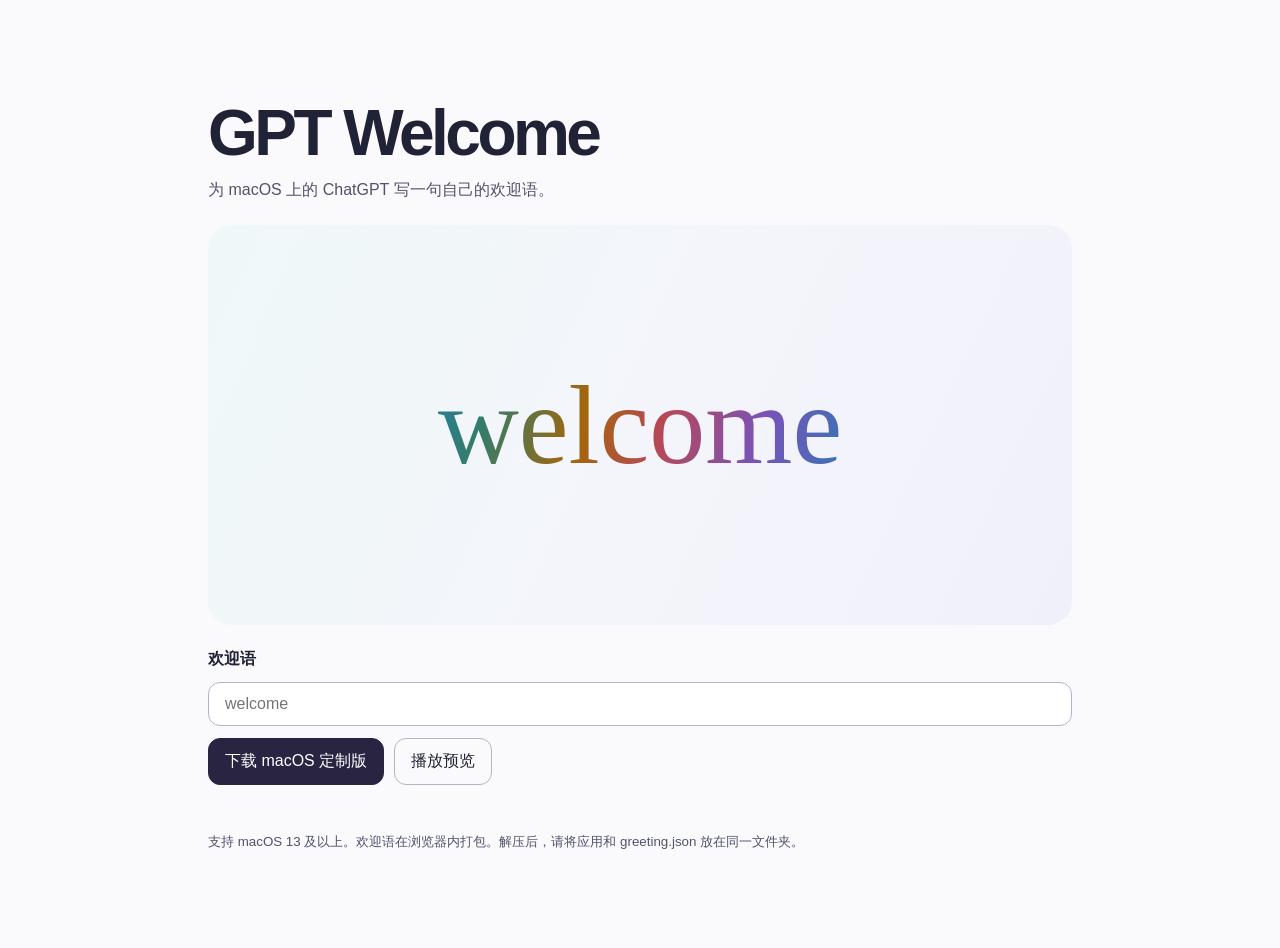
==== web/index.html @ 2536ec37 "Open-source GPT Welcome and add a customizable download page" ====
<!doctype html>
<html lang="zh-CN">
<meta charset="utf-8">
<meta name="viewport" content="width=device-width, initial-scale=1">
<title>GPT Welcome</title>
<link rel="stylesheet" href="greeting.css">
<style>
:root { font-family: -apple-system, BlinkMacSystemFont, sans-serif; color: #202335; background: #faf9fc; }
* { box-sizing: border-box; }
body { margin: 0; }
main { width: min(100% - 32px, 54rem); margin: clamp(2rem, 8vw, 6rem) auto; }
h1 { font-size: clamp(2rem, 7vw, 4rem); letter-spacing: -.055em; margin: 0 0 .65rem; }
main > p { color: #50536a; margin: 0 0 1.5rem; }
.greeting-surface { min-height: clamp(13rem, 48vw, 25rem); border-radius: 24px; margin-bottom: 1.5rem; padding: 1rem; }
form { display: grid; gap: .75rem; }
label { font-weight: 600; }
input, button { font: inherit; border-radius: 12px; padding: .75rem 1rem; }
input { width: 100%; border: 1px solid #b4b4c6; background: white; color: inherit; }
.actions { display: flex; flex-wrap: wrap; gap: .6rem; }
button { border: 1px solid #b4b4c6; background: transparent; color: inherit; cursor: pointer; }
button[type="submit"] { background: #282442; color: white; border-color: #282442; }
button:disabled { opacity: .6; cursor: wait; }
:focus-visible { outline: 3px solid #605acd; outline-offset: 3px; }
#status { min-height: 1.4em; margin: 0; }
small { color: #50536a; line-height: 1.5; }
</style>
<main>
  <h1>GPT Welcome</h1>
  <p>为 macOS 上的 ChatGPT 写一句自己的欢迎语。</p>
  <div class="greeting-surface"><p class="greeting" dir="auto">welcome</p></div>
  <form>
    <label for="message">欢迎语</label>
    <input id="message" type="text" maxlength="64" placeholder="welcome" autocomplete="off" dir="auto">
    <div class="actions">
      <button id="download" type="submit">下载 macOS 定制版</button>
      <button id="replay" type="button">播放预览</button>
    </div>
    <p id="status" role="status"></p>
    <small>支持 macOS 13 及以上。欢迎语在浏览器内打包。解压后，请将应用和 greeting.json 放在同一文件夹。</small>
  </form>
</main>
<script src="greeting.js"></script>
<script src="zip.js"></script>
<script src="configurator.js"></script>
</html>
---- web/greeting.css ----
.greeting-surface {
  display: grid;
  place-items: center;
  background: linear-gradient(115deg, #eff8f8, #f4f5fb 56%, #eff0fa);
}
.greeting {
  margin: 0;
  max-inline-size: 92%;
  padding: .15em .2em;
  font-family: "Snell Roundhand", "Kaiti SC", "Apple Chancery", cursive;
  font-size: clamp(1.15rem, calc(var(--greeting-size, 10) * 1vw), 7rem);
  line-height: 1.3;
  text-align: center;
  white-space: pre-wrap;
  overflow-wrap: anywhere;
  color: #514bb5;
  background: linear-gradient(105deg, #237fb2, #367c67 19%, #a4660a 38%, #b64858 55%, #7853ba 75%, #237fb2);
  background-clip: text;
  -webkit-text-fill-color: transparent;
}
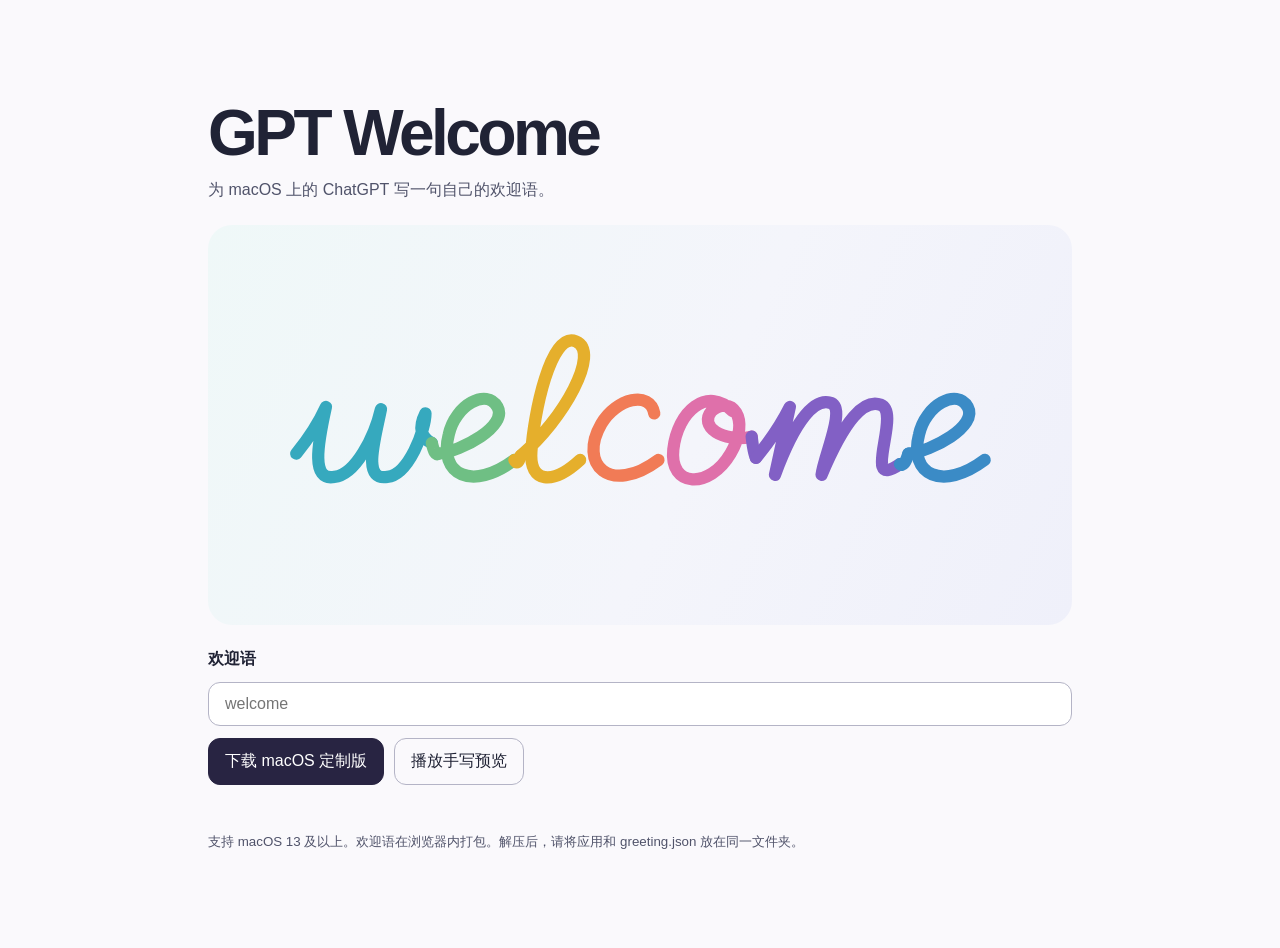
==== commit f901a9e5: "Animate personalized greetings stroke by stroke" ====
--- a/web/index.html
+++ b/web/index.html
@@ -27,18 +27,20 @@
 <main>
   <h1>GPT Welcome</h1>
   <p>为 macOS 上的 ChatGPT 写一句自己的欢迎语。</p>
-  <div class="greeting-surface"><p class="greeting" dir="auto">welcome</p></div>
+  <div class="greeting-surface"><p class="greeting" role="img">welcome</p></div>
   <form>
     <label for="message">欢迎语</label>
     <input id="message" type="text" maxlength="64" placeholder="welcome" autocomplete="off" dir="auto">
     <div class="actions">
       <button id="download" type="submit">下载 macOS 定制版</button>
-      <button id="replay" type="button">播放预览</button>
+      <button id="replay" type="button">播放手写预览</button>
     </div>
     <p id="status" role="status"></p>
     <small>支持 macOS 13 及以上。欢迎语在浏览器内打包。解压后，请将应用和 greeting.json 放在同一文件夹。</small>
   </form>
 </main>
+<script src="letter-strokes.js"></script>
+<script src="hanzi-strokes.js"></script>
 <script src="greeting.js"></script>
 <script src="zip.js"></script>
 <script src="configurator.js"></script>
--- a/web/greeting.css
+++ b/web/greeting.css
@@ -1,20 +1,17 @@
 .greeting-surface {
-  display: grid;
-  place-items: center;
+  position: relative;
   background: linear-gradient(115deg, #eff8f8, #f4f5fb 56%, #eff0fa);
 }
 .greeting {
+  position: absolute;
+  inset: 0;
+  display: grid;
+  place-items: center;
   margin: 0;
-  max-inline-size: 92%;
-  padding: .15em .2em;
-  font-family: "Snell Roundhand", "Kaiti SC", "Apple Chancery", cursive;
-  font-size: clamp(1.15rem, calc(var(--greeting-size, 10) * 1vw), 7rem);
-  line-height: 1.3;
-  text-align: center;
-  white-space: pre-wrap;
-  overflow-wrap: anywhere;
-  color: #514bb5;
-  background: linear-gradient(105deg, #237fb2, #367c67 19%, #a4660a 38%, #b64858 55%, #7853ba 75%, #237fb2);
-  background-clip: text;
-  -webkit-text-fill-color: transparent;
+  font-family: "Snell Roundhand", "Kaiti SC", "Apple Color Emoji", cursive;
 }
+.greeting svg {
+  width: 89%;
+  height: 79%;
+  overflow: visible;
+}
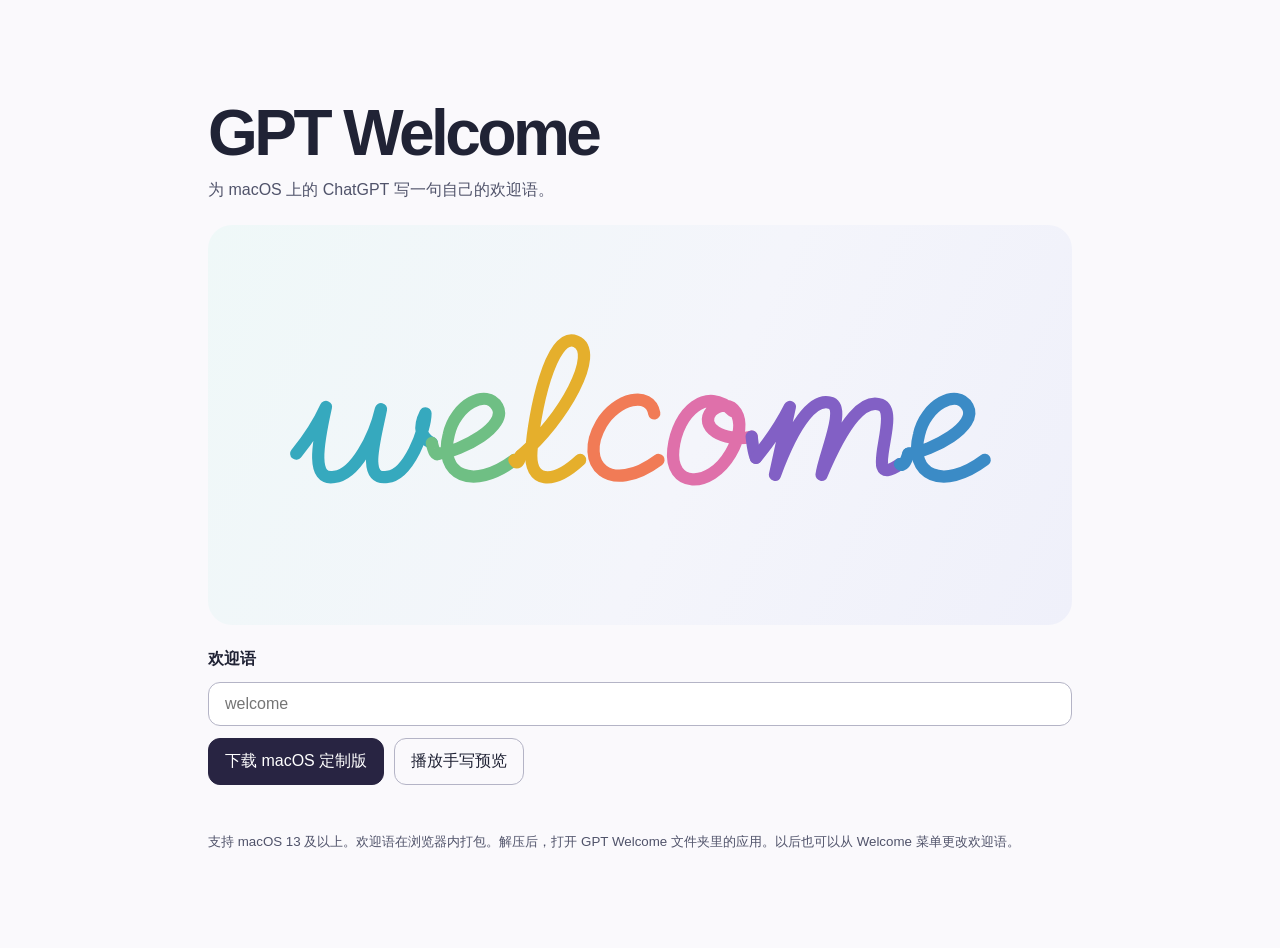
==== commit 9e7bbe66: "Remember custom greetings and add an in-app editor" ====
--- a/web/index.html
+++ b/web/index.html
@@ -36,12 +36,12 @@
       <button id="replay" type="button">播放手写预览</button>
     </div>
     <p id="status" role="status"></p>
-    <small>支持 macOS 13 及以上。欢迎语在浏览器内打包。解压后，请将应用和 greeting.json 放在同一文件夹。</small>
+    <small>支持 macOS 13 及以上。欢迎语在浏览器内打包。解压后，打开 GPT Welcome 文件夹里的应用。以后也可以从 Welcome 菜单更改欢迎语。</small>
   </form>
 </main>
 <script src="letter-strokes.js"></script>
 <script src="hanzi-strokes.js"></script>
 <script src="greeting.js"></script>
 <script src="zip.js"></script>
-<script src="configurator.js"></script>
+<script src="configurator.js?v=2.1.1"></script>
 </html>
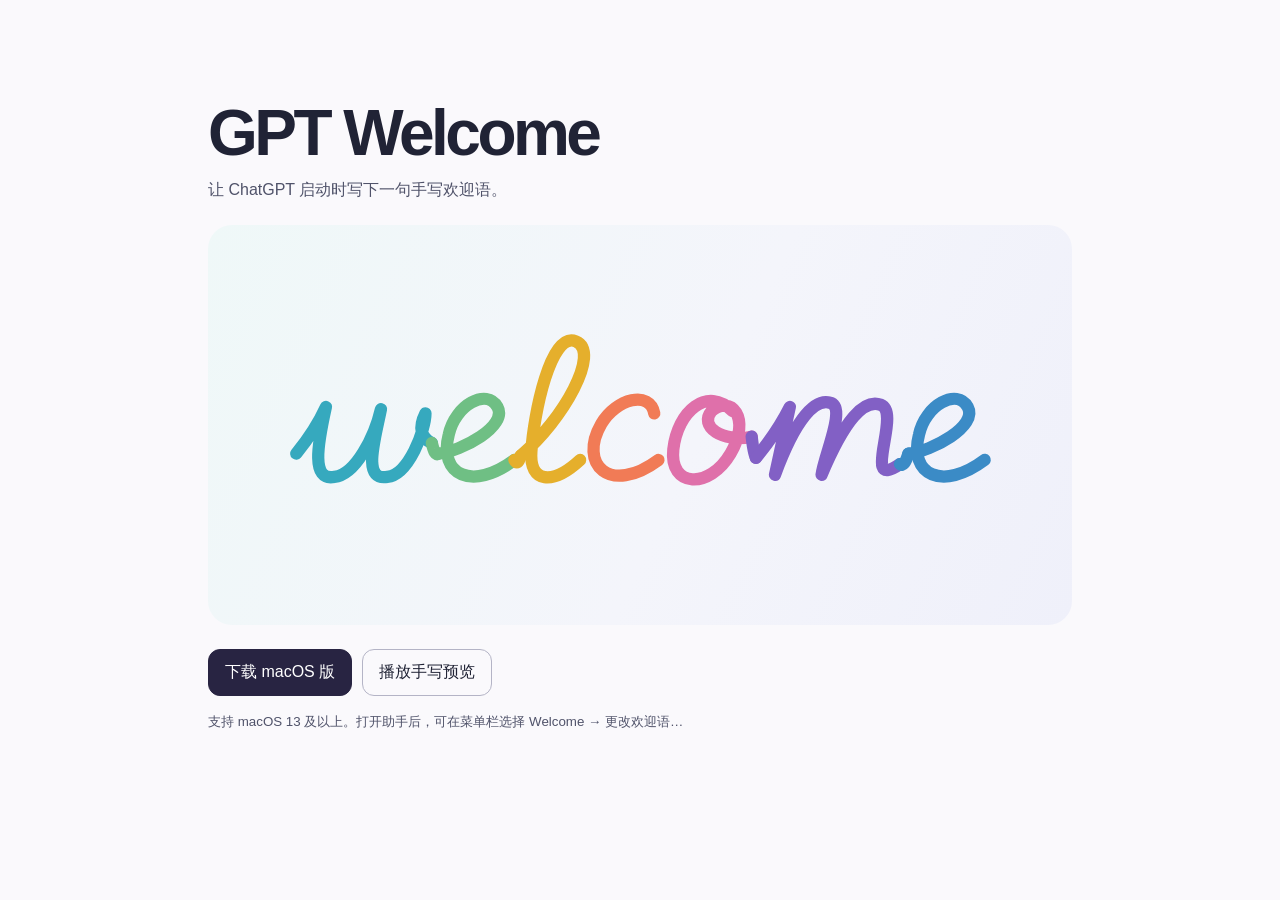
==== commit 81a5c064: "Ship a default welcome and keep the menu editor" ====
--- a/web/index.html
+++ b/web/index.html
@@ -12,36 +12,35 @@
 h1 { font-size: clamp(2rem, 7vw, 4rem); letter-spacing: -.055em; margin: 0 0 .65rem; }
 main > p { color: #50536a; margin: 0 0 1.5rem; }
 .greeting-surface { min-height: clamp(13rem, 48vw, 25rem); border-radius: 24px; margin-bottom: 1.5rem; padding: 1rem; }
-form { display: grid; gap: .75rem; }
-label { font-weight: 600; }
-input, button { font: inherit; border-radius: 12px; padding: .75rem 1rem; }
-input { width: 100%; border: 1px solid #b4b4c6; background: white; color: inherit; }
-.actions { display: flex; flex-wrap: wrap; gap: .6rem; }
-button { border: 1px solid #b4b4c6; background: transparent; color: inherit; cursor: pointer; }
-button[type="submit"] { background: #282442; color: white; border-color: #282442; }
-button:disabled { opacity: .6; cursor: wait; }
+.actions { display: flex; flex-wrap: wrap; gap: .6rem; margin-bottom: 1rem; }
+.download, button {
+  font: inherit;
+  border: 1px solid #b4b4c6;
+  border-radius: 12px;
+  padding: .75rem 1rem;
+  background: transparent;
+  color: inherit;
+  cursor: pointer;
+}
+.download { background: #282442; color: white; border-color: #282442; text-decoration: none; }
 :focus-visible { outline: 3px solid #605acd; outline-offset: 3px; }
-#status { min-height: 1.4em; margin: 0; }
 small { color: #50536a; line-height: 1.5; }
 </style>
 <main>
   <h1>GPT Welcome</h1>
-  <p>为 macOS 上的 ChatGPT 写一句自己的欢迎语。</p>
+  <p>让 ChatGPT 启动时写下一句手写欢迎语。</p>
   <div class="greeting-surface"><p class="greeting" role="img">welcome</p></div>
-  <form>
-    <label for="message">欢迎语</label>
-    <input id="message" type="text" maxlength="64" placeholder="welcome" autocomplete="off" dir="auto">
-    <div class="actions">
-      <button id="download" type="submit">下载 macOS 定制版</button>
-      <button id="replay" type="button">播放手写预览</button>
-    </div>
-    <p id="status" role="status"></p>
-    <small>支持 macOS 13 及以上。欢迎语在浏览器内打包。解压后，打开 GPT Welcome 文件夹里的应用。以后也可以从 Welcome 菜单更改欢迎语。</small>
-  </form>
+  <div class="actions">
+    <a class="download" href="GPT-Welcome.zip" download>下载 macOS 版</a>
+    <button id="replay" type="button">播放手写预览</button>
+  </div>
+  <small>支持 macOS 13 及以上。打开助手后，可在菜单栏选择 Welcome → 更改欢迎语…</small>
 </main>
 <script src="letter-strokes.js"></script>
-<script src="hanzi-strokes.js"></script>
-<script src="greeting.js"></script>
-<script src="zip.js"></script>
-<script src="configurator.js?v=2.1.1"></script>
+<script src="greeting.js?v=2.2.0"></script>
+<script>
+const preview = document.querySelector(".greeting");
+showGreeting(preview, defaultGreeting);
+document.querySelector("#replay").addEventListener("click", () => animateGreeting(preview, defaultGreeting));
+</script>
 </html>
